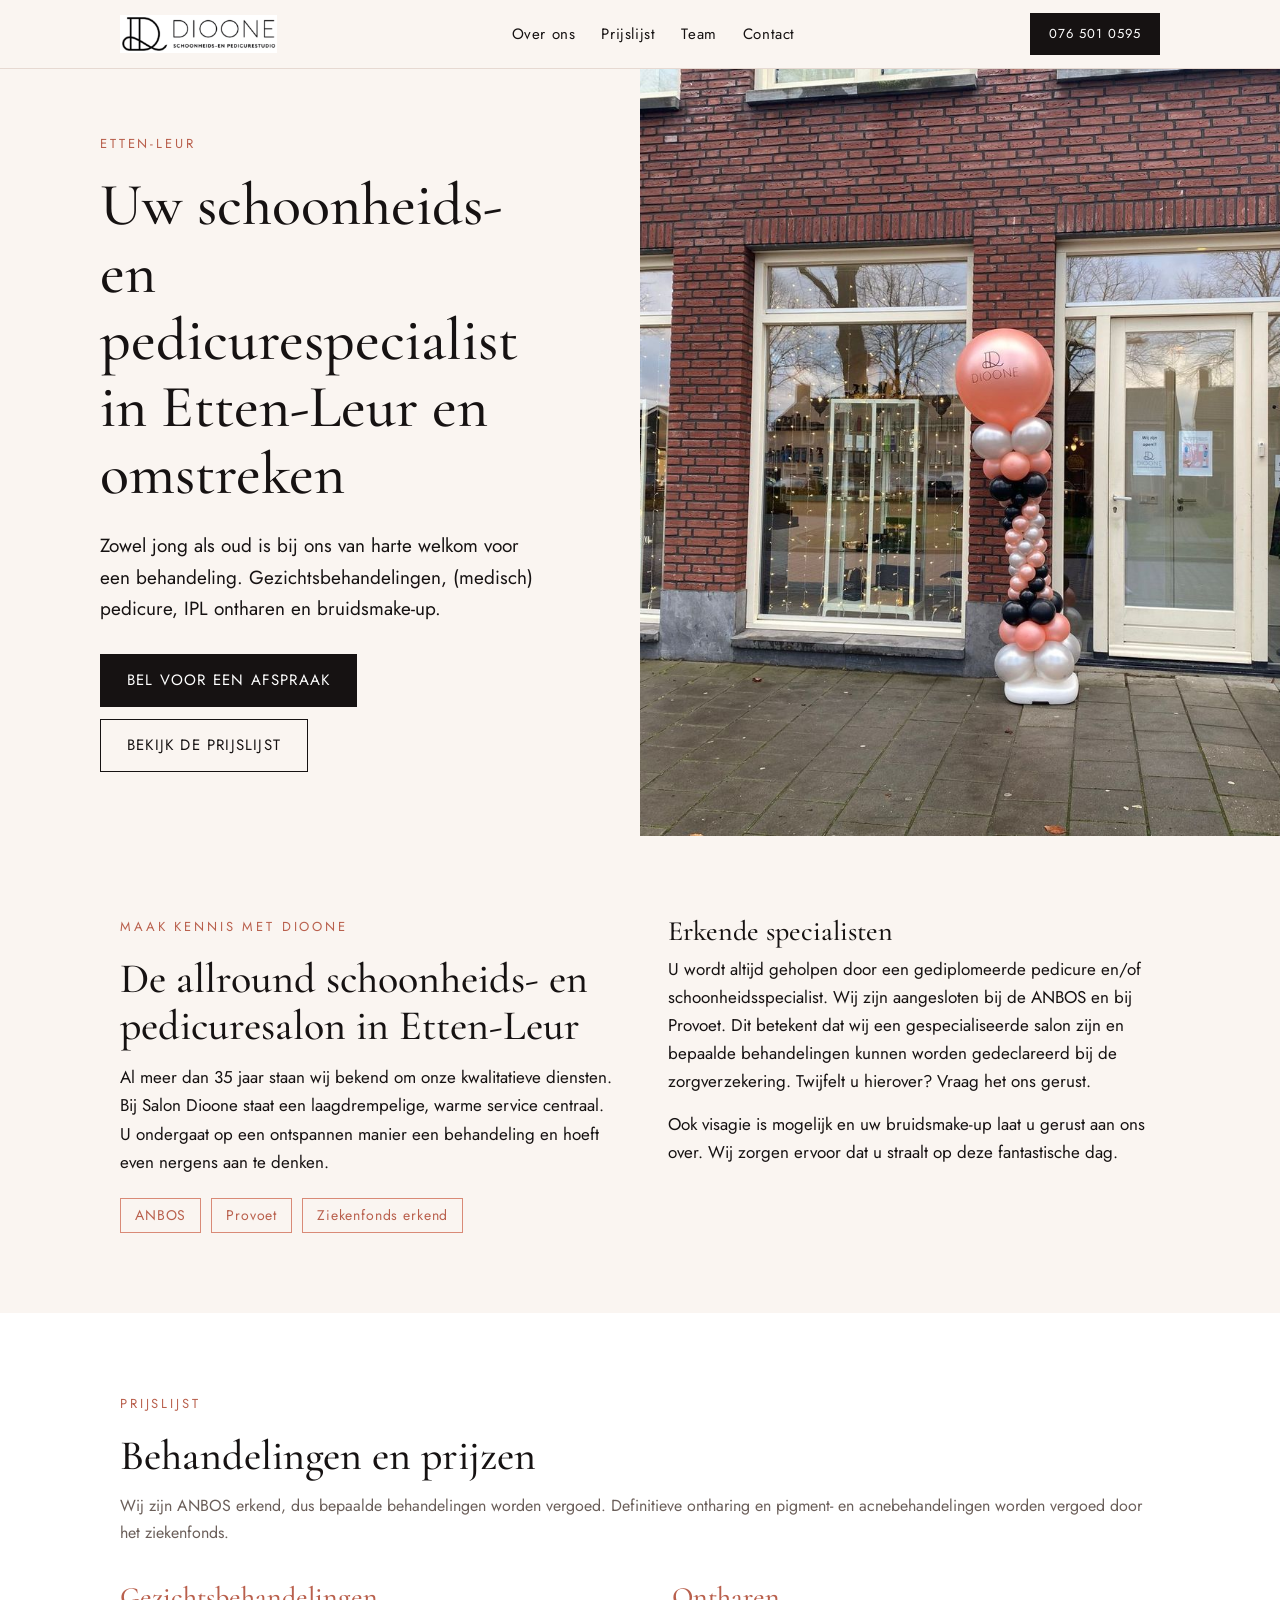
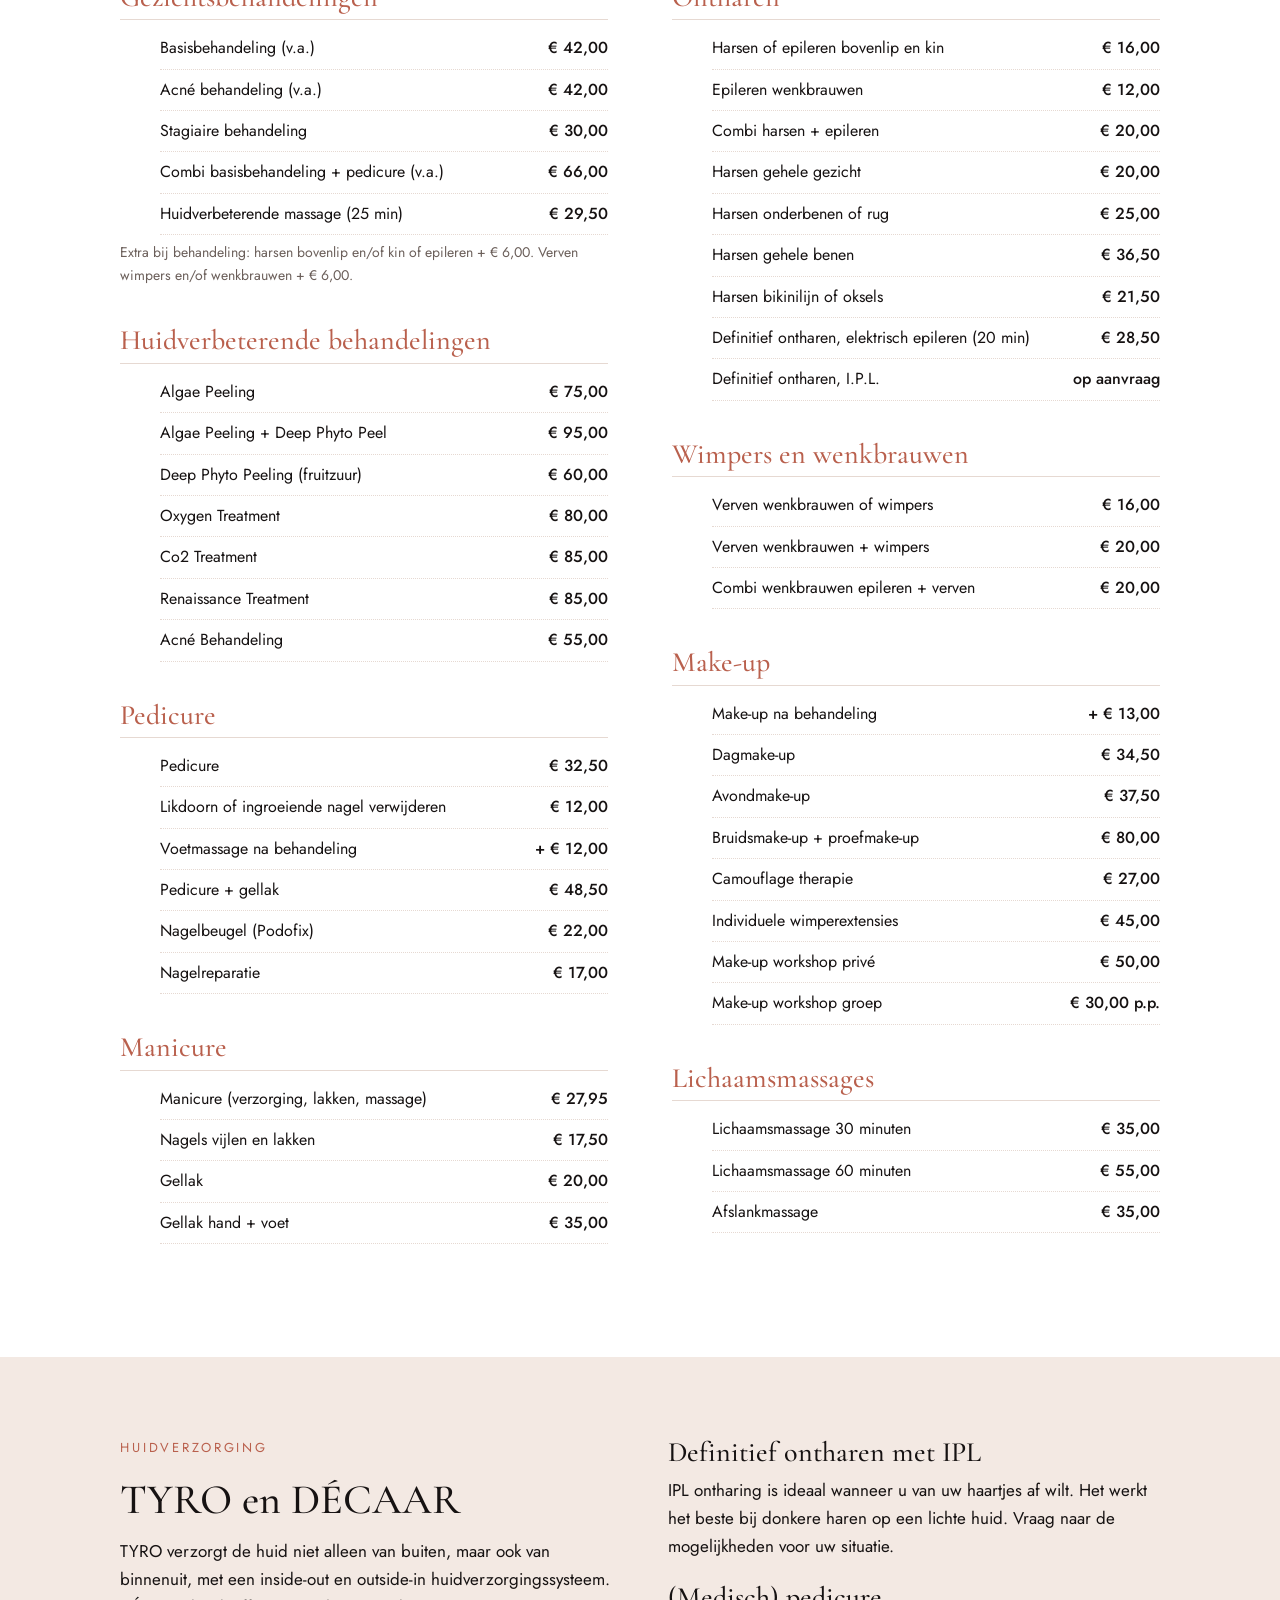
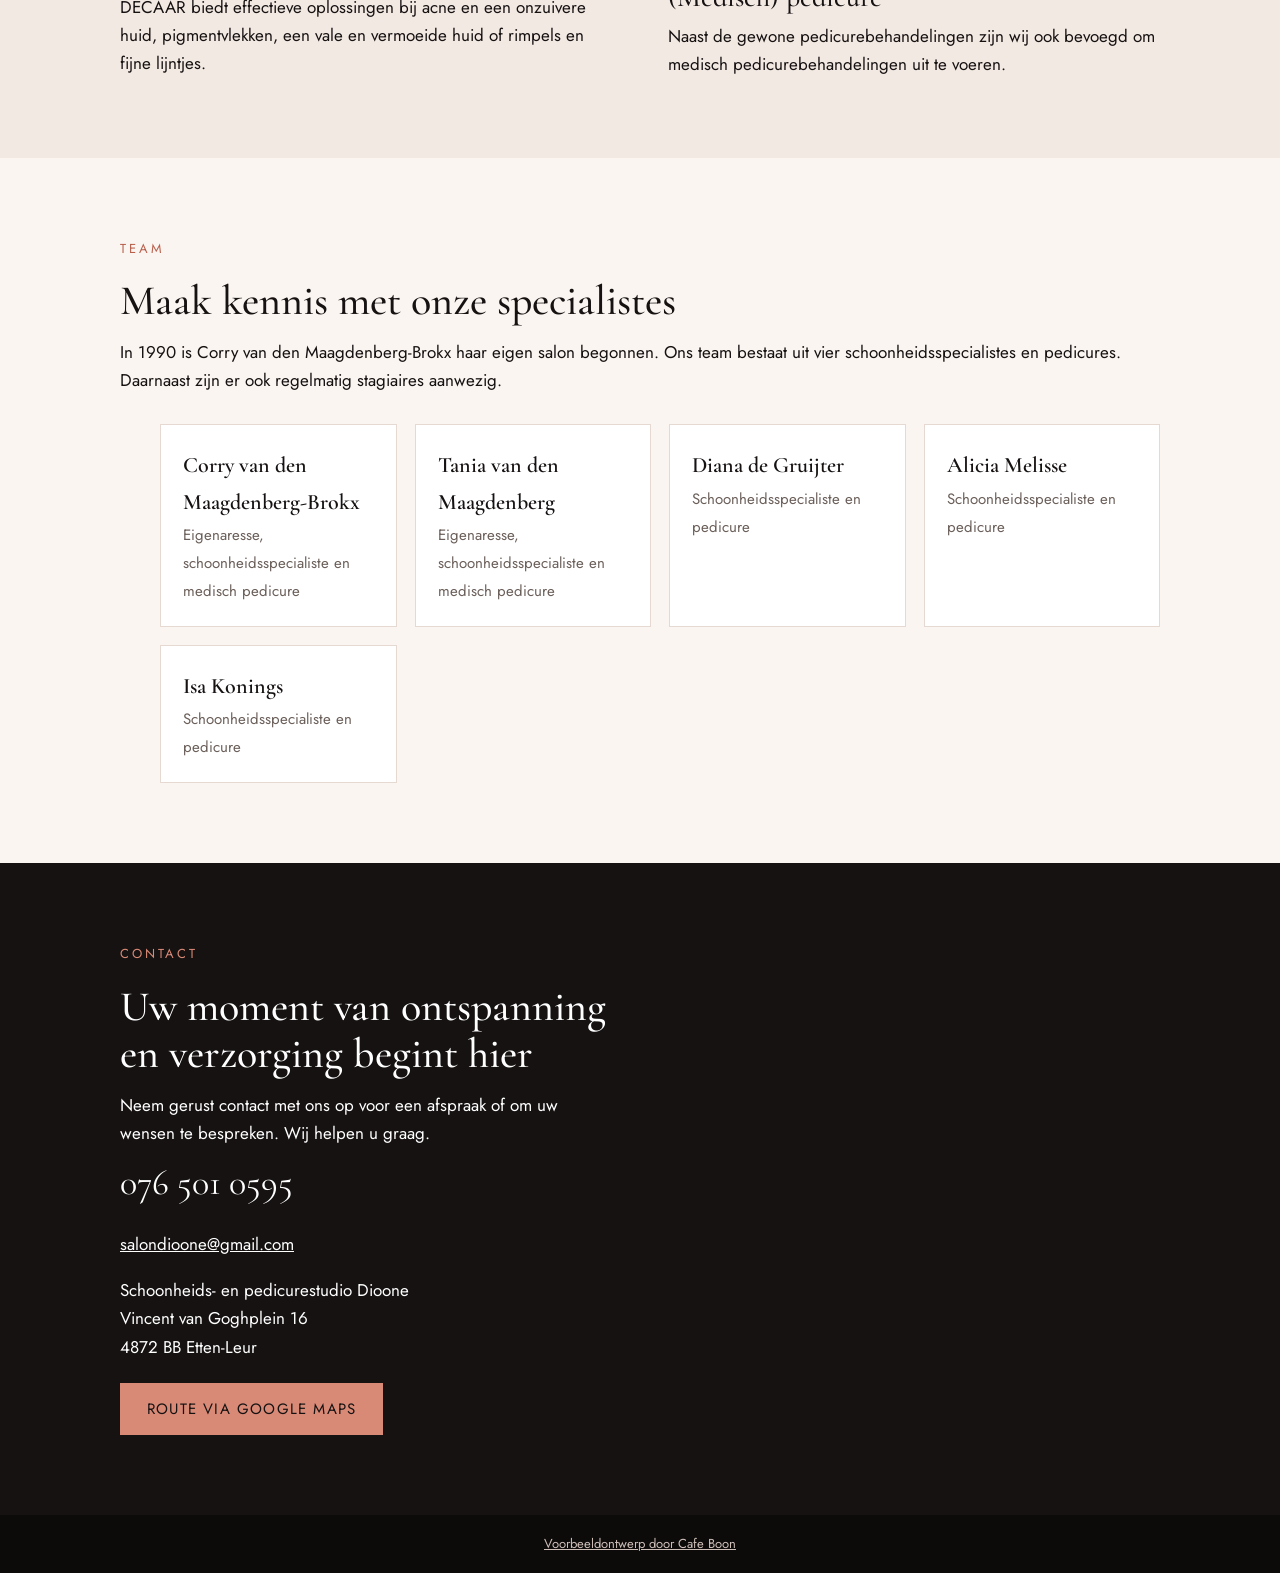
==== index.html @ b6489f08 "Voorbeeldwebsite Schoonheids- en Pedicurestudio Dioone" ====
<!doctype html>
<html lang="nl">
<head>
<meta charset="utf-8">
<meta name="viewport" content="width=device-width,initial-scale=1">
<title>Schoonheids- en Pedicurestudio Dioone | Etten-Leur</title>
<meta name="description" content="Schoonheids- en pedicurestudio Dioone in Etten-Leur. Gezichtsbehandelingen, (medisch) pedicure, IPL ontharen en bruidsmake-up. Bekijk de prijslijst en bel voor een afspraak.">
<meta name="robots" content="noindex">
<link rel="icon" href="images/logo.png">
<meta property="og:title" content="Schoonheids- en Pedicurestudio Dioone">
<meta property="og:description" content="Uw schoonheids- en pedicurespecialist in Etten-Leur en omstreken.">
<meta property="og:image" content="https://dioone.cafeboon.com/images/salon.jpg">
<meta property="og:type" content="website">
<link rel="preconnect" href="https://fonts.googleapis.com"><link rel="preconnect" href="https://fonts.gstatic.com" crossorigin>
<link href="https://fonts.googleapis.com/css2?family=Cormorant+Garamond:wght@500;600&family=Jost:wght@300;400;500&display=swap" rel="stylesheet">
<link rel="stylesheet" href="style.css">
</head>
<body>
<header><div class="wrap">
<a href="#"><img src="images/logo.png" alt="Dioone schoonheids- en pedicurestudio"></a>
<nav><a href="#over">Over ons</a><a href="#prijzen">Prijslijst</a><a href="#team">Team</a><a href="#contact">Contact</a></nav>
<a class="btn" href="tel:0765010595" style="padding:9px 18px;font-size:13px">076 501 0595</a>
</div></header>

<div class="hero">
<div class="t">
<p class="kicker">Etten-Leur</p>
<h1>Uw schoonheids- en pedicurespecialist in Etten-Leur en omstreken</h1>
<p class="lead">Zowel jong als oud is bij ons van harte welkom voor een behandeling. Gezichtsbehandelingen, (medisch) pedicure, IPL ontharen en bruidsmake-up.</p>
<div class="cta"><a class="btn" href="tel:0765010595">Bel voor een afspraak</a><a class="btn ghost" href="#prijzen">Bekijk de prijslijst</a></div>
</div>
<div class="p" role="img" aria-label="De salon aan het Vincent van Goghplein in Etten-Leur"></div>
</div>

<section id="over"><div class="wrap two">
<div>
<p class="kicker">Maak kennis met Dioone</p>
<h2>De allround schoonheids- en pedicuresalon in Etten-Leur</h2>
<p>Al meer dan 35 jaar staan wij bekend om onze kwalitatieve diensten. Bij Salon Dioone staat een laagdrempelige, warme service centraal. U ondergaat op een ontspannen manier een behandeling en hoeft even nergens aan te denken.</p>
<div class="badges"><span>ANBOS</span><span>Provoet</span><span>Ziekenfonds erkend</span></div>
</div>
<div>
<h3 style="font-size:28px;margin-bottom:8px">Erkende specialisten</h3>
<p>U wordt altijd geholpen door een gediplomeerde pedicure en/of schoonheidsspecialist. Wij zijn aangesloten bij de ANBOS en bij Provoet. Dit betekent dat wij een gespecialiseerde salon zijn en bepaalde behandelingen kunnen worden gedeclareerd bij de zorgverzekering. Twijfelt u hierover? Vraag het ons gerust.</p>
<p style="margin-top:14px">Ook visagie is mogelijk en uw bruidsmake-up laat u gerust aan ons over. Wij zorgen ervoor dat u straalt op deze fantastische dag.</p>
</div>
</div></section>

<section class="prices" id="prijzen"><div class="wrap">
<p class="kicker">Prijslijst</p>
<h2>Behandelingen en prijzen</h2>
<p class="note" style="font-size:16px">Wij zijn ANBOS erkend, dus bepaalde behandelingen worden vergoed. Definitieve ontharing en pigment- en acnebehandelingen worden vergoed door het ziekenfonds.</p>
<div class="pgrid">
<div class="pcat"><h3>Gezichtsbehandelingen</h3><ul>
<li><span>Basisbehandeling (v.a.)</span><b>€ 42,00</b></li>
<li><span>Acné behandeling (v.a.)</span><b>€ 42,00</b></li>
<li><span>Stagiaire behandeling</span><b>€ 30,00</b></li>
<li><span>Combi basisbehandeling + pedicure (v.a.)</span><b>€ 66,00</b></li>
<li><span>Huidverbeterende massage (25 min)</span><b>€ 29,50</b></li></ul>
<small>Extra bij behandeling: harsen bovenlip en/of kin of epileren + € 6,00. Verven wimpers en/of wenkbrauwen + € 6,00.</small></div>
<div class="pcat"><h3>Huidverbeterende behandelingen</h3><ul>
<li><span>Algae Peeling</span><b>€ 75,00</b></li>
<li><span>Algae Peeling + Deep Phyto Peel</span><b>€ 95,00</b></li>
<li><span>Deep Phyto Peeling (fruitzuur)</span><b>€ 60,00</b></li>
<li><span>Oxygen Treatment</span><b>€ 80,00</b></li>
<li><span>Co2 Treatment</span><b>€ 85,00</b></li>
<li><span>Renaissance Treatment</span><b>€ 85,00</b></li>
<li><span>Acné Behandeling</span><b>€ 55,00</b></li></ul></div>
<div class="pcat"><h3>Pedicure</h3><ul>
<li><span>Pedicure</span><b>€ 32,50</b></li>
<li><span>Likdoorn of ingroeiende nagel verwijderen</span><b>€ 12,00</b></li>
<li><span>Voetmassage na behandeling</span><b>+ € 12,00</b></li>
<li><span>Pedicure + gellak</span><b>€ 48,50</b></li>
<li><span>Nagelbeugel (Podofix)</span><b>€ 22,00</b></li>
<li><span>Nagelreparatie</span><b>€ 17,00</b></li></ul></div>
<div class="pcat"><h3>Manicure</h3><ul>
<li><span>Manicure (verzorging, lakken, massage)</span><b>€ 27,95</b></li>
<li><span>Nagels vijlen en lakken</span><b>€ 17,50</b></li>
<li><span>Gellak</span><b>€ 20,00</b></li>
<li><span>Gellak hand + voet</span><b>€ 35,00</b></li></ul></div>
<div class="pcat"><h3>Ontharen</h3><ul>
<li><span>Harsen of epileren bovenlip en kin</span><b>€ 16,00</b></li>
<li><span>Epileren wenkbrauwen</span><b>€ 12,00</b></li>
<li><span>Combi harsen + epileren</span><b>€ 20,00</b></li>
<li><span>Harsen gehele gezicht</span><b>€ 20,00</b></li>
<li><span>Harsen onderbenen of rug</span><b>€ 25,00</b></li>
<li><span>Harsen gehele benen</span><b>€ 36,50</b></li>
<li><span>Harsen bikinilijn of oksels</span><b>€ 21,50</b></li>
<li><span>Definitief ontharen, elektrisch epileren (20 min)</span><b>€ 28,50</b></li>
<li><span>Definitief ontharen, I.P.L.</span><b>op aanvraag</b></li></ul></div>
<div class="pcat"><h3>Wimpers en wenkbrauwen</h3><ul>
<li><span>Verven wenkbrauwen of wimpers</span><b>€ 16,00</b></li>
<li><span>Verven wenkbrauwen + wimpers</span><b>€ 20,00</b></li>
<li><span>Combi wenkbrauwen epileren + verven</span><b>€ 20,00</b></li></ul></div>
<div class="pcat"><h3>Make-up</h3><ul>
<li><span>Make-up na behandeling</span><b>+ € 13,00</b></li>
<li><span>Dagmake-up</span><b>€ 34,50</b></li>
<li><span>Avondmake-up</span><b>€ 37,50</b></li>
<li><span>Bruidsmake-up + proefmake-up</span><b>€ 80,00</b></li>
<li><span>Camouflage therapie</span><b>€ 27,00</b></li>
<li><span>Individuele wimperextensies</span><b>€ 45,00</b></li>
<li><span>Make-up workshop privé</span><b>€ 50,00</b></li>
<li><span>Make-up workshop groep</span><b>€ 30,00 p.p.</b></li></ul></div>
<div class="pcat"><h3>Lichaamsmassages</h3><ul>
<li><span>Lichaamsmassage 30 minuten</span><b>€ 35,00</b></li>
<li><span>Lichaamsmassage 60 minuten</span><b>€ 55,00</b></li>
<li><span>Afslankmassage</span><b>€ 35,00</b></li></ul></div>
</div>
</div></section>

<section class="brands"><div class="wrap two">
<div>
<p class="kicker">Huidverzorging</p>
<h2>TYRO en DÉCAAR</h2>
<p>TYRO verzorgt de huid niet alleen van buiten, maar ook van binnenuit, met een inside-out en outside-in huidverzorgingssysteem. DÉCAAR biedt effectieve oplossingen bij acne en een onzuivere huid, pigmentvlekken, een vale en vermoeide huid of rimpels en fijne lijntjes.</p>
</div>
<div>
<h3 style="font-size:28px;margin-bottom:8px">Definitief ontharen met IPL</h3>
<p>IPL ontharing is ideaal wanneer u van uw haartjes af wilt. Het werkt het beste bij donkere haren op een lichte huid. Vraag naar de mogelijkheden voor uw situatie.</p>
<h3 style="font-size:28px;margin:22px 0 8px">(Medisch) pedicure</h3>
<p>Naast de gewone pedicurebehandelingen zijn wij ook bevoegd om medisch pedicurebehandelingen uit te voeren.</p>
</div>
</div></section>

<section class="team" id="team"><div class="wrap">
<p class="kicker">Team</p>
<h2>Maak kennis met onze specialistes</h2>
<p>In 1990 is Corry van den Maagdenberg-Brokx haar eigen salon begonnen. Ons team bestaat uit vier schoonheidsspecialistes en pedicures. Daarnaast zijn er ook regelmatig stagiaires aanwezig.</p>
<ul>
<li><b>Corry van den Maagdenberg-Brokx</b><span>Eigenaresse, schoonheidsspecialiste en medisch pedicure</span></li>
<li><b>Tania van den Maagdenberg</b><span>Eigenaresse, schoonheidsspecialiste en medisch pedicure</span></li>
<li><b>Diana de Gruijter</b><span>Schoonheidsspecialiste en pedicure</span></li>
<li><b>Alicia Melisse</b><span>Schoonheidsspecialiste en pedicure</span></li>
<li><b>Isa Konings</b><span>Schoonheidsspecialiste en pedicure</span></li>
</ul>
</div></section>

<section class="contact" id="contact"><div class="wrap cgrid">
<div>
<p class="kicker">Contact</p>
<h2>Uw moment van ontspanning en verzorging begint hier</h2>
<p>Neem gerust contact met ons op voor een afspraak of om uw wensen te bespreken. Wij helpen u graag.</p>
<a class="big" href="tel:0765010595">076 501 0595</a>
<p><a href="mailto:salondioone@gmail.com">salondioone@gmail.com</a></p>
<p style="margin:18px 0 22px">Schoonheids- en pedicurestudio Dioone<br>Vincent van Goghplein 16<br>4872 BB Etten-Leur</p>
<a class="btn" href="https://www.google.com/maps/dir/?api=1&destination=Vincent+van+Goghplein+16+4872+BB+Etten-Leur" target="_blank" rel="noopener">Route via Google Maps</a>
</div>
<div><iframe class="map" title="Kaart" loading="lazy" src="https://www.google.com/maps?q=Vincent+van+Goghplein+16+4872+BB+Etten-Leur&output=embed"></iframe></div>
</div></section>

<footer><a href="https://cafeboon.com" target="_blank" rel="noopener">Voorbeeldontwerp door Cafe Boon</a></footer>
<div class="callbar"><a href="tel:0765010595">Bel ons</a><a href="https://www.google.com/maps/dir/?api=1&destination=Vincent+van+Goghplein+16+4872+BB+Etten-Leur">Route</a></div>
</body></html>
---- style.css ----
:root{--ink:#161212;--cream:#faf5f1;--rose:#d98a77;--rose-d:#b9604d;--line:#e6d9d2;--soft:#f3e9e3}
*{box-sizing:border-box;margin:0}
html{scroll-behavior:smooth}
body{font-family:"Jost",system-ui,sans-serif;color:var(--ink);background:var(--cream);line-height:1.65;font-size:17px}
a{color:inherit}
.wrap{max-width:1080px;margin:0 auto;padding:0 20px}
header{position:sticky;top:0;z-index:10;background:rgba(250,245,241,.94);backdrop-filter:blur(8px);border-bottom:1px solid var(--line)}
header .wrap{display:flex;align-items:center;justify-content:space-between;height:68px}
header img{height:38px;display:block}
nav{display:flex;gap:26px;font-size:15px;letter-spacing:.04em}
nav a{text-decoration:none}nav a:hover{color:var(--rose-d)}
.btn{display:inline-block;background:var(--ink);color:#fff;text-decoration:none;padding:13px 26px;font-size:15px;letter-spacing:.08em;text-transform:uppercase;border:1px solid var(--ink)}
.btn:hover{background:var(--rose-d);border-color:var(--rose-d)}
.btn.ghost{background:transparent;color:var(--ink)}.btn.ghost:hover{color:#fff}
.hero{display:grid;grid-template-columns:1fr 1fr;min-height:560px}
.hero .t{display:flex;flex-direction:column;justify-content:center;padding:64px max(20px,calc((100vw - 1080px)/2)) 64px max(20px,calc((100vw - 1080px)/2))}
.hero .p{background:url(images/salon.jpg) center/cover}
.kicker{font-size:13px;letter-spacing:.22em;text-transform:uppercase;color:var(--rose-d);margin-bottom:18px}
h1,h2,h3{font-family:"Cormorant Garamond",Georgia,serif;font-weight:500;line-height:1.12}
h1{font-size:clamp(38px,5vw,60px);margin-bottom:22px}
h2{font-size:clamp(30px,4vw,42px);margin-bottom:14px}
.lead{font-size:19px;max-width:30em;margin-bottom:30px}
.cta{display:flex;gap:12px;flex-wrap:wrap}
section{padding:80px 0}
.two{display:grid;grid-template-columns:1fr 1fr;gap:56px;align-items:start}
.badges{display:flex;gap:10px;flex-wrap:wrap;margin-top:22px}
.badges span{border:1px solid var(--rose);color:var(--rose-d);padding:5px 14px;font-size:14px;letter-spacing:.06em}
.prices{background:#fff}
.pgrid{columns:2;column-gap:64px;margin-top:36px}
.pcat{break-inside:avoid;margin-bottom:38px}
.pcat h3{font-size:28px;color:var(--rose-d);border-bottom:1px solid var(--line);padding-bottom:6px;margin-bottom:8px}
.pcat li{list-style:none;display:flex;gap:12px;padding:7px 0;border-bottom:1px dotted var(--line);font-size:16px}
.pcat li span:first-child{flex:1}.pcat li b{font-weight:500;white-space:nowrap}
.pcat small{display:block;font-size:14px;color:#6b5f5a;margin-top:6px}
.note{font-size:15px;color:#6b5f5a;margin-top:6px}
.team ul{list-style:none;display:grid;grid-template-columns:repeat(auto-fit,minmax(220px,1fr));gap:18px;margin-top:30px}
.team li{background:#fff;border:1px solid var(--line);padding:22px}
.team li b{font-family:"Cormorant Garamond",serif;font-size:22px;font-weight:600;display:block}
.team li span{font-size:15px;color:#6b5f5a}
.brands{background:var(--soft)}
.contact{background:var(--ink);color:#fff}
.contact h2{color:#fff}.contact .kicker{color:var(--rose)}
.contact a{color:#fff}
.cgrid{display:grid;grid-template-columns:1fr 1fr;gap:56px}
.big{font-family:"Cormorant Garamond",serif;font-size:36px;text-decoration:none;display:block;margin:6px 0 18px}
.contact .btn{background:var(--rose);border-color:var(--rose);color:var(--ink)}
.contact .btn:hover{background:#fff;border-color:#fff}
.map{width:100%;height:300px;border:0;filter:grayscale(.4)}
footer{background:#0d0a0a;color:#9c8f89;font-size:13px;text-align:center;padding:18px}
footer a{color:#cdbfb8}
.callbar{display:none}
@media(max-width:800px){
 nav{display:none}
 .hero{grid-template-columns:1fr}.hero .p{order:-1;height:260px}.hero .t{padding:40px 20px}
 section{padding:56px 0}.two,.cgrid{grid-template-columns:1fr;gap:30px}.pgrid{columns:1}
 .callbar{display:flex;position:fixed;bottom:0;left:0;right:0;z-index:20}
 .callbar a{flex:1;text-align:center;padding:14px;text-decoration:none;background:var(--ink);color:#fff;font-size:15px;letter-spacing:.06em}
 .callbar a+a{background:var(--rose);color:var(--ink)}
 body{padding-bottom:50px}
}
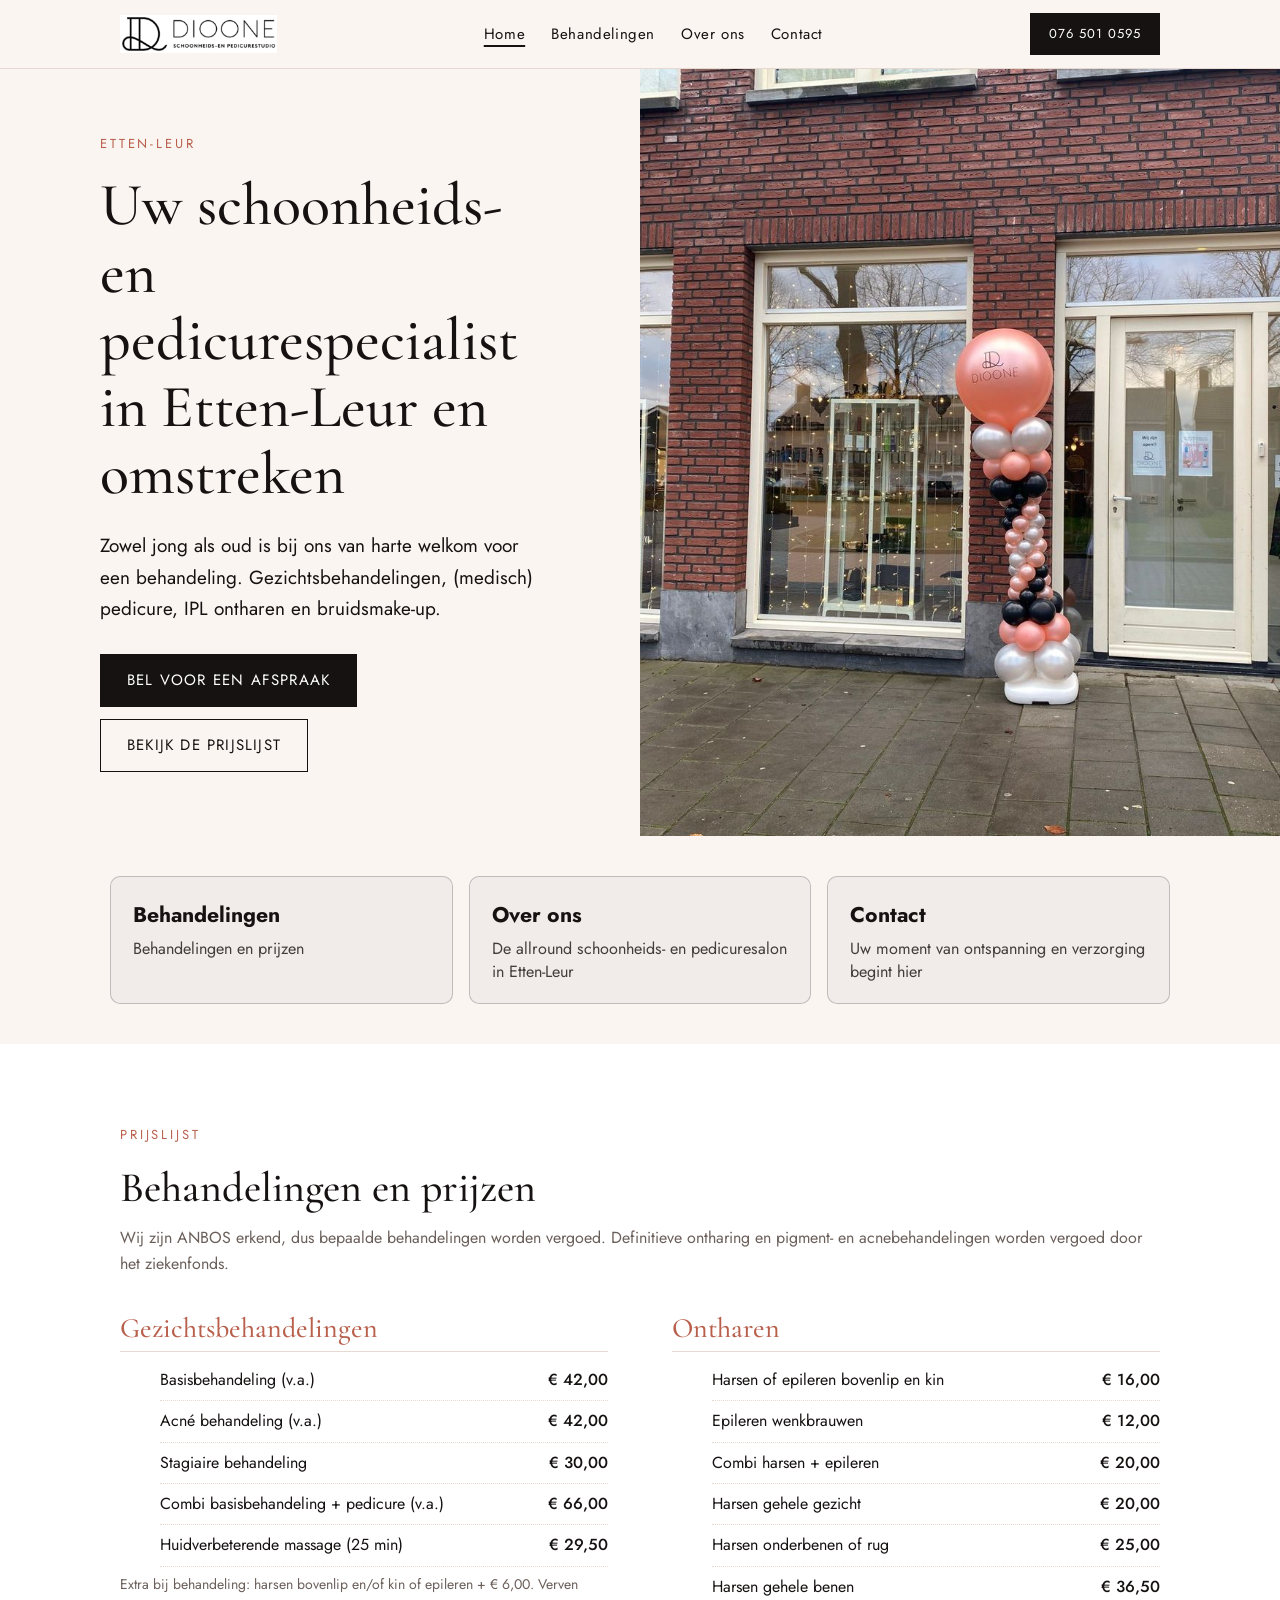
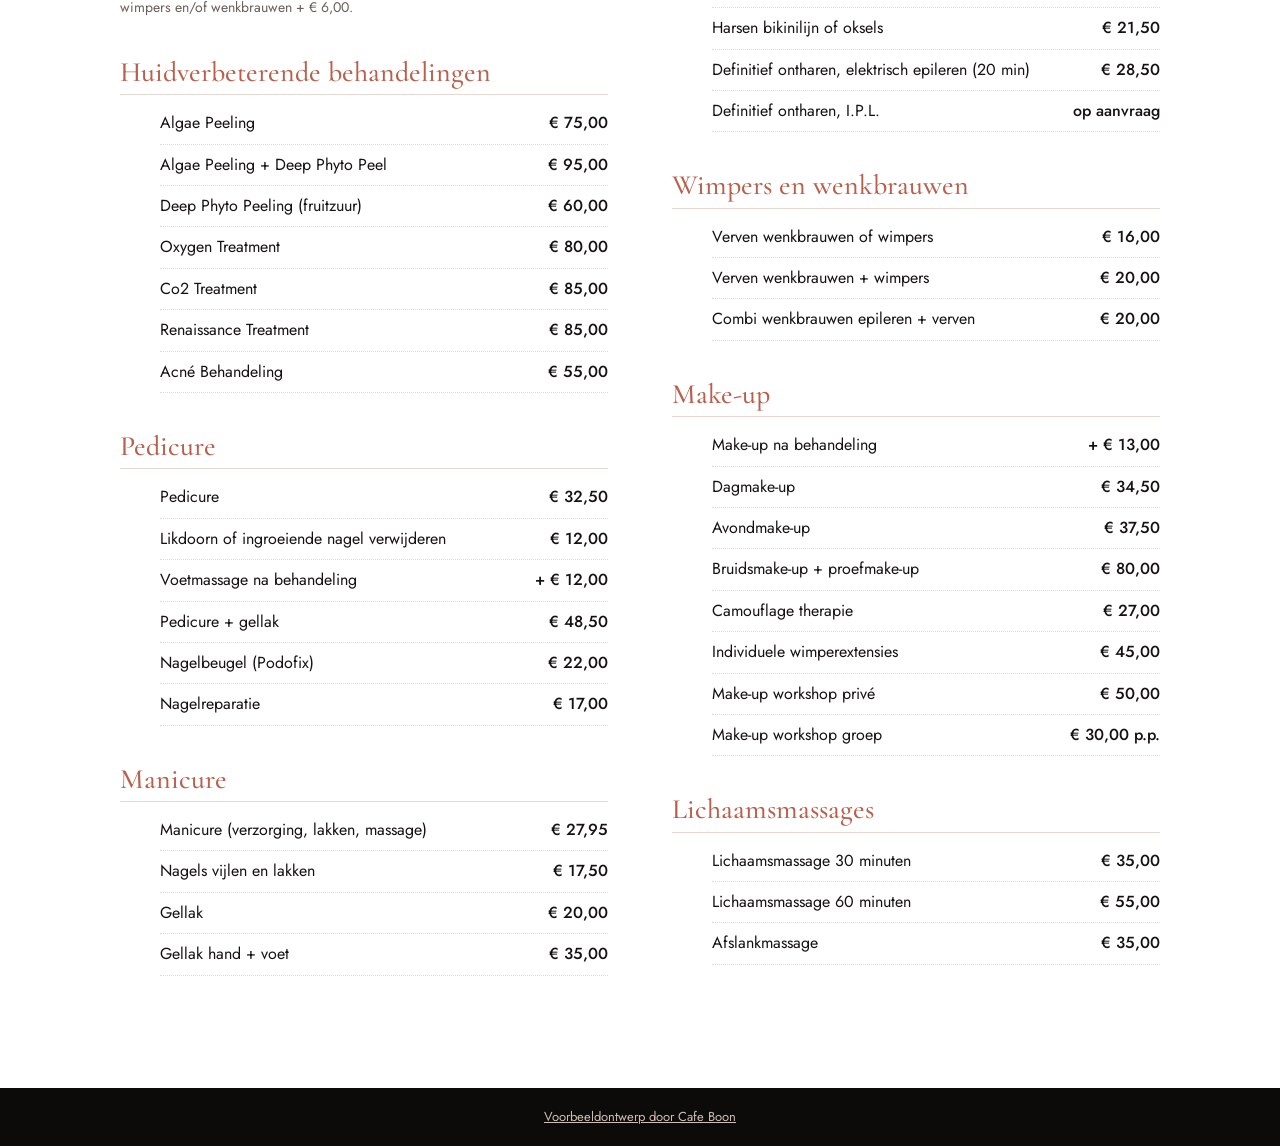
==== commit df6dc510: "Website opgedeeld in meerdere pagina's" ====
--- a/index.html
+++ b/index.html
@@ -17,36 +17,22 @@
 </head>
 <body>
 <header><div class="wrap">
-<a href="#"><img src="images/logo.png" alt="Dioone schoonheids- en pedicurestudio"></a>
-<nav><a href="#over">Over ons</a><a href="#prijzen">Prijslijst</a><a href="#team">Team</a><a href="#contact">Contact</a></nav>
+<a href="index.html"><img alt="Dioone schoonheids- en pedicurestudio" src="images/logo.png"/></a>
+<nav><a aria-current="page" href="index.html">Home</a><a href="aanbod.html">Behandelingen</a><a href="over.html">Over ons</a><a href="contact.html">Contact</a></nav>
 <a class="btn" href="tel:0765010595" style="padding:9px 18px;font-size:13px">076 501 0595</a>
 </div></header>
-
+<div aria-label="Pagina's" class="sn-bar" role="navigation"><a aria-current="page" class="sn-link" href="index.html">Home</a><a class="sn-link" href="aanbod.html">Behandelingen</a><a class="sn-link" href="over.html">Over ons</a><a class="sn-link" href="contact.html">Contact</a></div>
 <div class="hero">
 <div class="t">
 <p class="kicker">Etten-Leur</p>
 <h1>Uw schoonheids- en pedicurespecialist in Etten-Leur en omstreken</h1>
 <p class="lead">Zowel jong als oud is bij ons van harte welkom voor een behandeling. Gezichtsbehandelingen, (medisch) pedicure, IPL ontharen en bruidsmake-up.</p>
-<div class="cta"><a class="btn" href="tel:0765010595">Bel voor een afspraak</a><a class="btn ghost" href="#prijzen">Bekijk de prijslijst</a></div>
+<div class="cta"><a class="btn" href="tel:0765010595">Bel voor een afspraak</a><a class="btn ghost" href="aanbod.html">Bekijk de prijslijst</a></div>
 </div>
-<div class="p" role="img" aria-label="De salon aan het Vincent van Goghplein in Etten-Leur"></div>
+<div aria-label="De salon aan het Vincent van Goghplein in Etten-Leur" class="p" role="img"></div>
 </div>
-
-<section id="over"><div class="wrap two">
-<div>
-<p class="kicker">Maak kennis met Dioone</p>
-<h2>De allround schoonheids- en pedicuresalon in Etten-Leur</h2>
-<p>Al meer dan 35 jaar staan wij bekend om onze kwalitatieve diensten. Bij Salon Dioone staat een laagdrempelige, warme service centraal. U ondergaat op een ontspannen manier een behandeling en hoeft even nergens aan te denken.</p>
-<div class="badges"><span>ANBOS</span><span>Provoet</span><span>Ziekenfonds erkend</span></div>
-</div>
-<div>
-<h3 style="font-size:28px;margin-bottom:8px">Erkende specialisten</h3>
-<p>U wordt altijd geholpen door een gediplomeerde pedicure en/of schoonheidsspecialist. Wij zijn aangesloten bij de ANBOS en bij Provoet. Dit betekent dat wij een gespecialiseerde salon zijn en bepaalde behandelingen kunnen worden gedeclareerd bij de zorgverzekering. Twijfelt u hierover? Vraag het ons gerust.</p>
-<p style="margin-top:14px">Ook visagie is mogelijk en uw bruidsmake-up laat u gerust aan ons over. Wij zorgen ervoor dat u straalt op deze fantastische dag.</p>
-</div>
-</div></section>
-
-<section class="prices" id="prijzen"><div class="wrap">
+<div class="sn-cards"><a class="sn-card" href="aanbod.html"><strong>Behandelingen</strong><span>Behandelingen en prijzen</span></a><a class="sn-card" href="over.html"><strong>Over ons</strong><span>De allround schoonheids- en pedicuresalon in Etten-Leur</span></a><a class="sn-card" href="contact.html"><strong>Contact</strong><span>Uw moment van ontspanning en verzorging begint hier</span></a></div>
+<section class="prices"><div class="wrap">
 <p class="kicker">Prijslijst</p>
 <h2>Behandelingen en prijzen</h2>
 <p class="note" style="font-size:16px">Wij zijn ANBOS erkend, dus bepaalde behandelingen worden vergoed. Definitieve ontharing en pigment- en acnebehandelingen worden vergoed door het ziekenfonds.</p>
@@ -107,47 +93,6 @@
 <li><span>Afslankmassage</span><b>€ 35,00</b></li></ul></div>
 </div>
 </div></section>
-
-<section class="brands"><div class="wrap two">
-<div>
-<p class="kicker">Huidverzorging</p>
-<h2>TYRO en DÉCAAR</h2>
-<p>TYRO verzorgt de huid niet alleen van buiten, maar ook van binnenuit, met een inside-out en outside-in huidverzorgingssysteem. DÉCAAR biedt effectieve oplossingen bij acne en een onzuivere huid, pigmentvlekken, een vale en vermoeide huid of rimpels en fijne lijntjes.</p>
-</div>
-<div>
-<h3 style="font-size:28px;margin-bottom:8px">Definitief ontharen met IPL</h3>
-<p>IPL ontharing is ideaal wanneer u van uw haartjes af wilt. Het werkt het beste bij donkere haren op een lichte huid. Vraag naar de mogelijkheden voor uw situatie.</p>
-<h3 style="font-size:28px;margin:22px 0 8px">(Medisch) pedicure</h3>
-<p>Naast de gewone pedicurebehandelingen zijn wij ook bevoegd om medisch pedicurebehandelingen uit te voeren.</p>
-</div>
-</div></section>
-
-<section class="team" id="team"><div class="wrap">
-<p class="kicker">Team</p>
-<h2>Maak kennis met onze specialistes</h2>
-<p>In 1990 is Corry van den Maagdenberg-Brokx haar eigen salon begonnen. Ons team bestaat uit vier schoonheidsspecialistes en pedicures. Daarnaast zijn er ook regelmatig stagiaires aanwezig.</p>
-<ul>
-<li><b>Corry van den Maagdenberg-Brokx</b><span>Eigenaresse, schoonheidsspecialiste en medisch pedicure</span></li>
-<li><b>Tania van den Maagdenberg</b><span>Eigenaresse, schoonheidsspecialiste en medisch pedicure</span></li>
-<li><b>Diana de Gruijter</b><span>Schoonheidsspecialiste en pedicure</span></li>
-<li><b>Alicia Melisse</b><span>Schoonheidsspecialiste en pedicure</span></li>
-<li><b>Isa Konings</b><span>Schoonheidsspecialiste en pedicure</span></li>
-</ul>
-</div></section>
-
-<section class="contact" id="contact"><div class="wrap cgrid">
-<div>
-<p class="kicker">Contact</p>
-<h2>Uw moment van ontspanning en verzorging begint hier</h2>
-<p>Neem gerust contact met ons op voor een afspraak of om uw wensen te bespreken. Wij helpen u graag.</p>
-<a class="big" href="tel:0765010595">076 501 0595</a>
-<p><a href="mailto:salondioone@gmail.com">salondioone@gmail.com</a></p>
-<p style="margin:18px 0 22px">Schoonheids- en pedicurestudio Dioone<br>Vincent van Goghplein 16<br>4872 BB Etten-Leur</p>
-<a class="btn" href="https://www.google.com/maps/dir/?api=1&destination=Vincent+van+Goghplein+16+4872+BB+Etten-Leur" target="_blank" rel="noopener">Route via Google Maps</a>
-</div>
-<div><iframe class="map" title="Kaart" loading="lazy" src="https://www.google.com/maps?q=Vincent+van+Goghplein+16+4872+BB+Etten-Leur&output=embed"></iframe></div>
-</div></section>
-
-<footer><a href="https://cafeboon.com" target="_blank" rel="noopener">Voorbeeldontwerp door Cafe Boon</a></footer>
-<div class="callbar"><a href="tel:0765010595">Bel ons</a><a href="https://www.google.com/maps/dir/?api=1&destination=Vincent+van+Goghplein+16+4872+BB+Etten-Leur">Route</a></div>
+<footer><a href="https://cafeboon.com" rel="noopener" target="_blank">Voorbeeldontwerp door Cafe Boon</a></footer>
+<div class="callbar"><a href="tel:0765010595">Bel ons</a><a href="https://www.google.com/maps/dir/?api=1&amp;destination=Vincent+van+Goghplein+16+4872+BB+Etten-Leur">Route</a></div>
 </body></html>
--- a/style.css
+++ b/style.css
@@ -58,3 +58,17 @@
  .callbar a+a{background:var(--rose);color:var(--ink)}
  body{padding-bottom:50px}
 }
+/* sitenav:start */
+.sn-bar{display:none;gap:6px;overflow-x:auto;white-space:nowrap;-webkit-overflow-scrolling:touch;padding:8px 12px;background:inherit;color:inherit;font:inherit;line-height:1.2;border-bottom:1px solid rgba(128,128,128,.35);box-sizing:border-box;max-width:100%}
+.sn-bar a.sn-link{flex:0 0 auto;padding:9px 15px;border-radius:999px;color:inherit;text-decoration:none;font-size:15px;font-weight:600;letter-spacing:0;text-transform:none;margin:0}
+.sn-bar a.sn-link[aria-current="page"]{background:rgba(128,128,128,.2);box-shadow:inset 0 -2px 0 currentColor}
+@media(max-width:800px){.sn-bar{display:flex}}
+nav a[aria-current="page"]:not(.cta):not(.btn):not(.call){text-decoration:underline;text-underline-offset:6px;text-decoration-thickness:2px}
+.sn-head{max-width:1100px;margin:0 auto;padding:40px 20px 0;box-sizing:border-box}
+.sn-head h1{margin:0;color:inherit;font-size:clamp(30px,5vw,46px);line-height:1.1}
+.sn-cards{max-width:1100px;margin:0 auto;padding:40px 20px;display:grid;grid-template-columns:repeat(auto-fit,minmax(230px,1fr));gap:16px;box-sizing:border-box}
+.sn-card{display:block;padding:20px 22px;border:1px solid rgba(128,128,128,.45);border-radius:10px;background:rgba(128,128,128,.07);color:inherit;text-decoration:none;min-width:0}
+.sn-card strong{display:block;font-size:1.25em;margin:0 0 6px;color:inherit}
+.sn-card span{display:block;opacity:.8;font-size:.95em;line-height:1.4}
+.sn-card:hover,.sn-card:focus-visible{border-color:currentColor}
+/* sitenav:end */
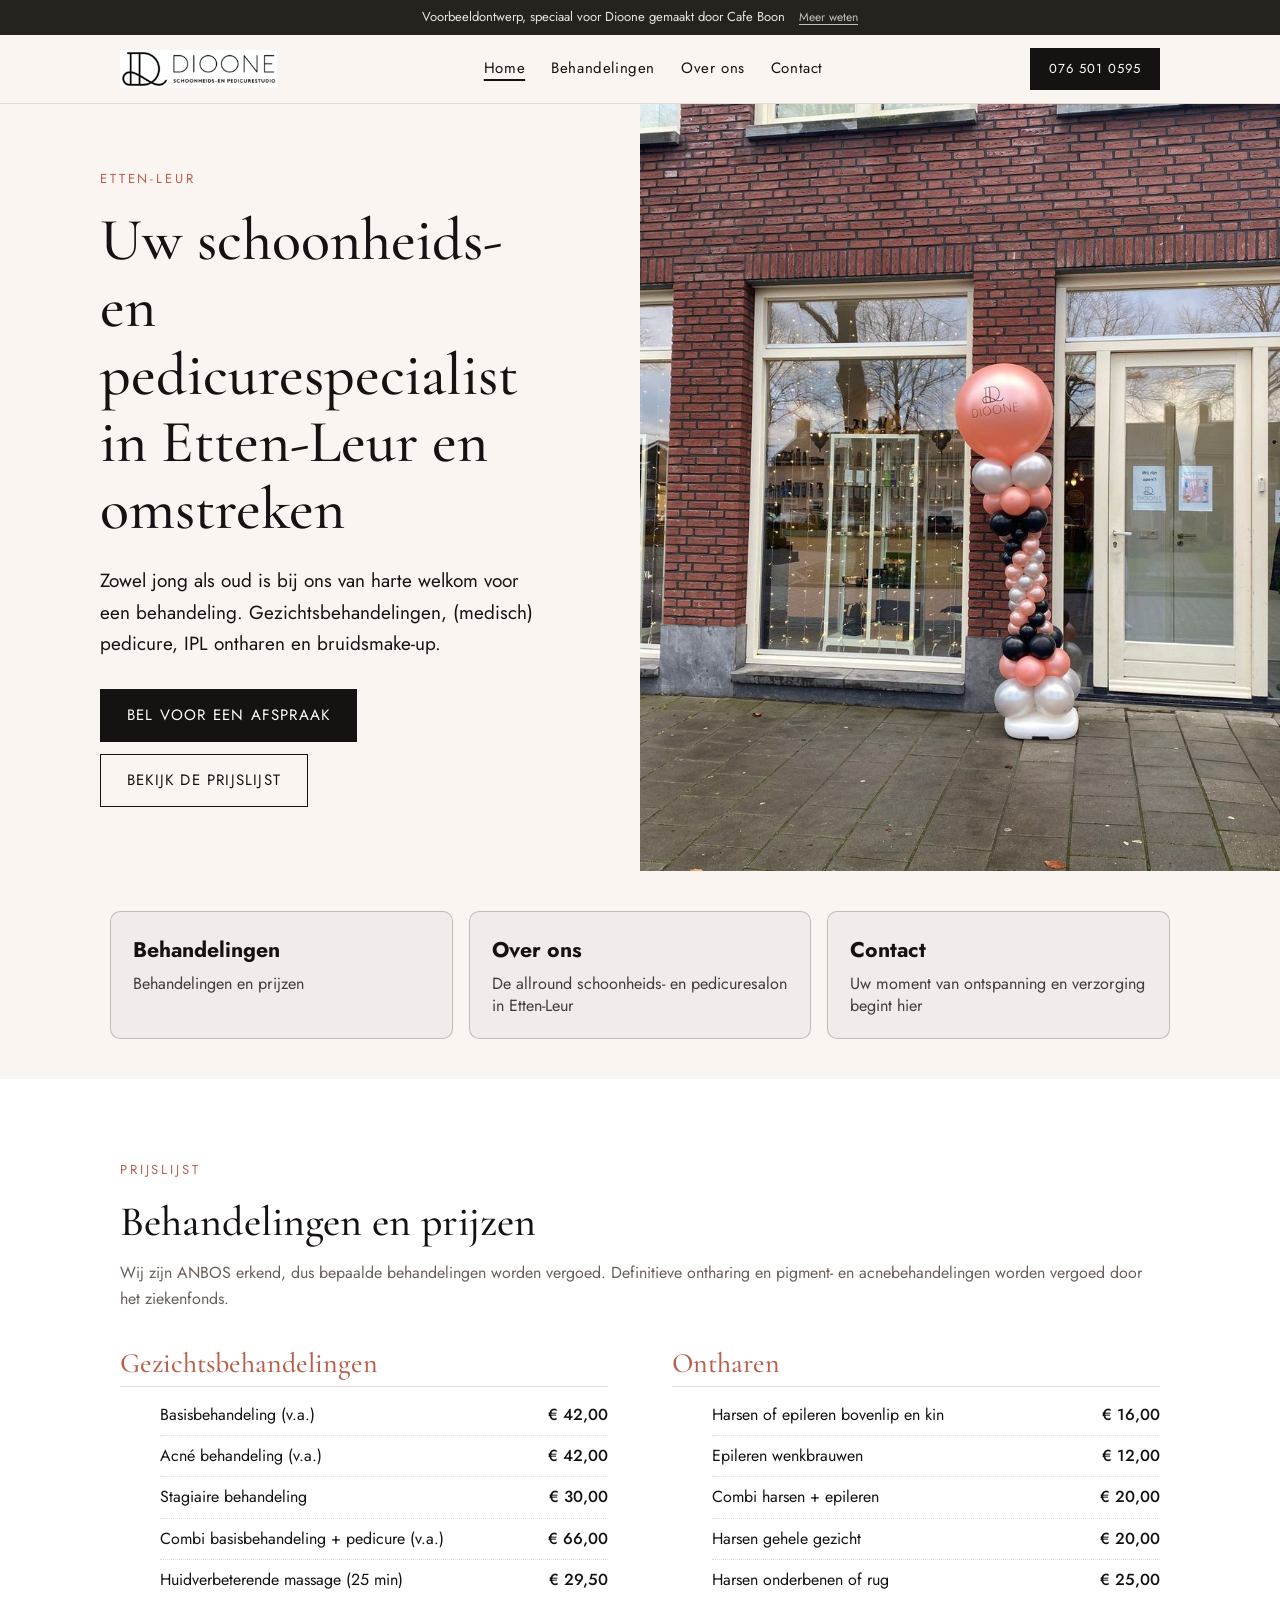
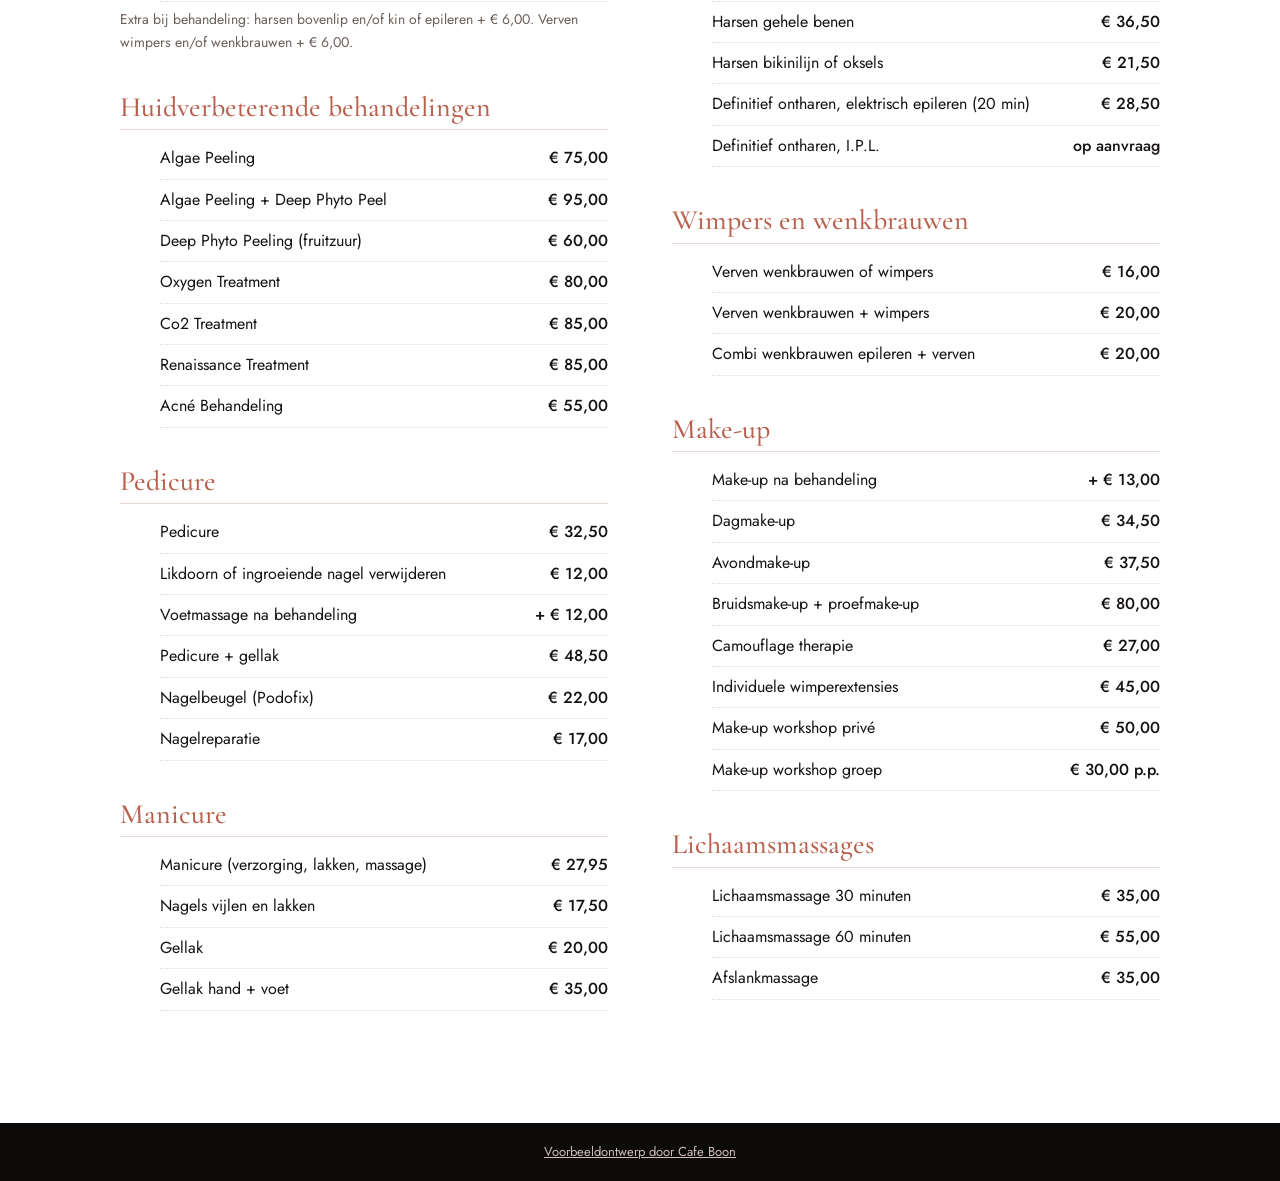
==== commit ad4c47e7: "Werkende formulieren voor afspraken en aanvragen" ====
--- a/index.html
+++ b/index.html
@@ -16,6 +16,7 @@
 <link rel="stylesheet" href="style.css">
 </head>
 <body>
+<div class="vb-banner" role="note"><span>Voorbeeldontwerp, speciaal voor Dioone gemaakt door Cafe Boon</span><a href="https://cafeboon.com">Meer weten</a></div>
 <header><div class="wrap">
 <a href="index.html"><img alt="Dioone schoonheids- en pedicurestudio" src="images/logo.png"/></a>
 <nav><a aria-current="page" href="index.html">Home</a><a href="aanbod.html">Behandelingen</a><a href="over.html">Over ons</a><a href="contact.html">Contact</a></nav>
--- a/style.css
+++ b/style.css
@@ -72,3 +72,31 @@
 .sn-card span{display:block;opacity:.8;font-size:.95em;line-height:1.4}
 .sn-card:hover,.sn-card:focus-visible{border-color:currentColor}
 /* sitenav:end */
+/* voorbeeld-formulier:start */
+@layer sn{.sn-form button.btn{border:0;font:inherit;cursor:pointer;line-height:1.2}}
+.sn-formsec{padding:36px 0 72px}
+.sn-formwrap{max-width:1100px;margin:0 auto;padding:0 20px;box-sizing:border-box}
+.sn-formwrap>h2{margin:0 0 12px}
+.sn-formwrap>.sn-lead,.sn-formwrap>.sn-form,.sn-formwrap>.sn-done{max-width:720px}
+.sn-formwrap .sn-lead{margin:0 0 24px;opacity:.85}
+.sn-form{display:grid;grid-template-columns:1fr 1fr;gap:16px}
+.sn-field{display:flex;flex-direction:column;gap:6px;min-width:0;text-align:left}
+.sn-field.full{grid-column:1/-1}
+.sn-field label{font-size:14px;font-weight:600}
+.sn-field input,.sn-field select,.sn-field textarea{font:inherit;font-size:16px;line-height:1.4;color:inherit;background:rgba(128,128,128,.12);border:1px solid rgba(128,128,128,.55);border-radius:8px;padding:11px 12px;width:100%;box-sizing:border-box;min-width:0;max-width:100%;-webkit-appearance:none;appearance:none}
+.sn-field select{background-image:linear-gradient(45deg,transparent 50%,currentColor 50%),linear-gradient(135deg,currentColor 50%,transparent 50%);background-position:calc(100% - 20px) 50%,calc(100% - 15px) 50%;background-size:5px 5px;background-repeat:no-repeat;padding-right:38px}
+.sn-field select option{color:#111;background:#fff}
+.sn-field textarea{resize:vertical}
+.sn-field input:focus,.sn-field select:focus,.sn-field textarea:focus{outline:2px solid currentColor;outline-offset:1px}
+.sn-done{padding:28px;border:1px solid rgba(128,128,128,.55);border-radius:12px;background:rgba(128,128,128,.1)}
+.sn-done h2{margin:0 0 10px}
+.sn-done p{margin:0}
+.sn-done a{text-decoration:underline;text-underline-offset:3px;font-weight:600}
+.sn-formlink{padding:0 0 56px}
+@media(max-width:640px){.sn-form{grid-template-columns:1fr}.sn-formsec{padding:24px 0 56px}}
+/* voorbeeld-formulier:end */
+/* voorbeeldbanner:start */
+.vb-banner{display:flex;flex-wrap:wrap;justify-content:center;align-items:baseline;gap:2px 14px;padding:8px 16px;background:#26231f;color:#e9e6df;font-size:13px;line-height:1.45;letter-spacing:0;text-transform:none;font-weight:400;text-align:center;position:relative;z-index:1000}
+.vb-banner a{color:inherit;opacity:.8;text-decoration:underline;text-underline-offset:3px;font-size:12px;font-weight:400;white-space:nowrap;letter-spacing:0;text-transform:none}
+.vb-banner a:hover{opacity:1}
+/* voorbeeldbanner:end */
